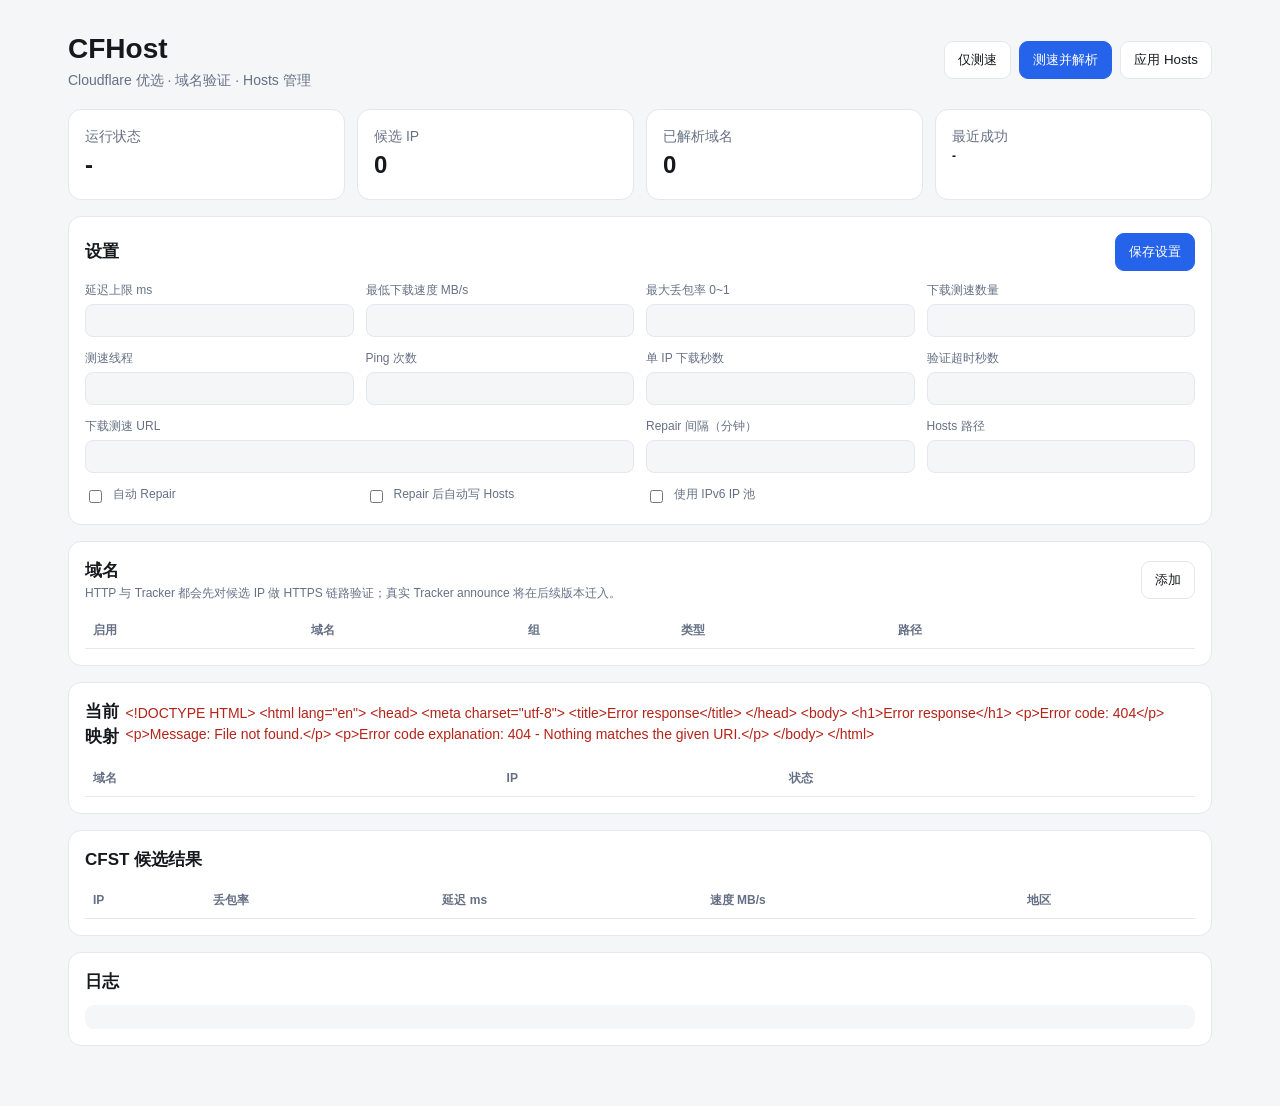
==== cmd/cfhost/index.html @ 9b33b4b6 "feat: add CFHost v0.1 foundation" ====
<!doctype html>
<html lang="zh-CN">
<head>
<meta charset="utf-8">
<meta name="viewport" content="width=device-width,initial-scale=1">
<title>CFHost</title>
<style>
:root{color-scheme:light dark;--bg:#f4f6f8;--card:#fff;--text:#15181c;--muted:#667085;--line:#e4e7ec;--accent:#2563eb;--good:#15803d;--bad:#b42318}
@media(prefers-color-scheme:dark){:root{--bg:#0f1115;--card:#171a20;--text:#f5f7fa;--muted:#98a2b3;--line:#2b3038;--accent:#60a5fa;--good:#4ade80;--bad:#f87171}}
*{box-sizing:border-box}body{margin:0;background:var(--bg);color:var(--text);font:14px/1.5 -apple-system,BlinkMacSystemFont,"Segoe UI",sans-serif}.wrap{max-width:1180px;margin:auto;padding:28px 18px 60px}.top{display:flex;align-items:center;justify-content:space-between;gap:16px;margin-bottom:18px}h1{font-size:28px;margin:0}.sub{color:var(--muted)}.actions{display:flex;gap:8px;flex-wrap:wrap}button{border:1px solid var(--line);background:var(--card);color:var(--text);border-radius:9px;padding:9px 13px;cursor:pointer}button.primary{background:var(--accent);color:white;border-color:var(--accent)}button.danger{color:var(--bad)}.grid{display:grid;grid-template-columns:repeat(4,1fr);gap:12px}.card{background:var(--card);border:1px solid var(--line);border-radius:13px;padding:16px}.metric{font-size:24px;font-weight:650}.muted{color:var(--muted)}section{margin-top:16px}.section-head{display:flex;justify-content:space-between;align-items:center;margin-bottom:10px}h2{font-size:17px;margin:0}table{width:100%;border-collapse:collapse}th,td{text-align:left;padding:9px 8px;border-bottom:1px solid var(--line);vertical-align:middle}th{font-size:12px;color:var(--muted);font-weight:600}input,select{width:100%;border:1px solid var(--line);background:var(--bg);color:var(--text);border-radius:8px;padding:8px}.form-grid{display:grid;grid-template-columns:repeat(4,1fr);gap:12px}.field label{display:block;color:var(--muted);font-size:12px;margin-bottom:5px}.wide{grid-column:span 2}.switch{display:flex;gap:8px;align-items:center}.switch input{width:auto}.status-good{color:var(--good)}.status-bad{color:var(--bad)}pre{white-space:pre-wrap;max-height:320px;overflow:auto;background:var(--bg);padding:12px;border-radius:9px;margin:0}.scroll{overflow:auto}.tiny{font-size:12px}.pill{display:inline-block;padding:2px 7px;border-radius:99px;background:var(--bg);border:1px solid var(--line)}@media(max-width:850px){.grid,.form-grid{grid-template-columns:1fr 1fr}.wide{grid-column:span 2}.top{align-items:flex-start;flex-direction:column}}@media(max-width:520px){.grid,.form-grid{grid-template-columns:1fr}.wide{grid-column:auto}}
</style>
</head>
<body>
<div class="wrap">
  <div class="top">
    <div><h1>CFHost</h1><div class="sub">Cloudflare 优选 · 域名验证 · Hosts 管理</div></div>
    <div class="actions">
      <button onclick="job('run')">仅测速</button>
      <button class="primary" onclick="job('repair')">测速并解析</button>
      <button onclick="applyHosts()">应用 Hosts</button>
    </div>
  </div>

  <div class="grid">
    <div class="card"><div class="muted">运行状态</div><div id="runState" class="metric">-</div></div>
    <div class="card"><div class="muted">候选 IP</div><div id="candidateCount" class="metric">0</div></div>
    <div class="card"><div class="muted">已解析域名</div><div id="mappingCount" class="metric">0</div></div>
    <div class="card"><div class="muted">最近成功</div><div id="lastSuccess" class="metric tiny">-</div></div>
  </div>

  <section class="card">
    <div class="section-head"><h2>设置</h2><button class="primary" onclick="saveConfig()">保存设置</button></div>
    <div class="form-grid">
      <div class="field"><label>延迟上限 ms</label><input id="maxDelay" type="number"></div>
      <div class="field"><label>最低下载速度 MB/s</label><input id="minSpeed" type="number" step="0.1"></div>
      <div class="field"><label>最大丢包率 0~1</label><input id="maxLoss" type="number" step="0.01"></div>
      <div class="field"><label>下载测速数量</label><input id="downloadCount" type="number"></div>
      <div class="field"><label>测速线程</label><input id="threads" type="number"></div>
      <div class="field"><label>Ping 次数</label><input id="pingTimes" type="number"></div>
      <div class="field"><label>单 IP 下载秒数</label><input id="downloadSeconds" type="number"></div>
      <div class="field"><label>验证超时秒数</label><input id="verifyTimeout" type="number"></div>
      <div class="field wide"><label>下载测速 URL</label><input id="downloadUrl"></div>
      <div class="field"><label>Repair 间隔（分钟）</label><input id="repairInterval" type="number"></div>
      <div class="field"><label>Hosts 路径</label><input id="hostsPath"></div>
      <div class="field switch"><input id="autoRepair" type="checkbox"><label for="autoRepair">自动 Repair</label></div>
      <div class="field switch"><input id="autoApply" type="checkbox"><label for="autoApply">Repair 后自动写 Hosts</label></div>
      <div class="field switch"><input id="ipv6" type="checkbox"><label for="ipv6">使用 IPv6 IP 池</label></div>
    </div>
  </section>

  <section class="card">
    <div class="section-head"><div><h2>域名</h2><div class="muted tiny">HTTP 与 Tracker 都会先对候选 IP 做 HTTPS 链路验证；真实 Tracker announce 将在后续版本迁入。</div></div><button onclick="addDomain()">添加</button></div>
    <div class="scroll"><table><thead><tr><th>启用</th><th>域名</th><th>组</th><th>类型</th><th>路径</th><th></th></tr></thead><tbody id="domains"></tbody></table></div>
  </section>

  <section class="card">
    <div class="section-head"><h2>当前映射</h2><span id="lastError" class="status-bad"></span></div>
    <div class="scroll"><table><thead><tr><th>域名</th><th>IP</th><th>状态</th></tr></thead><tbody id="mappings"></tbody></table></div>
  </section>

  <section class="card">
    <div class="section-head"><h2>CFST 候选结果</h2></div>
    <div class="scroll"><table><thead><tr><th>IP</th><th>丢包率</th><th>延迟 ms</th><th>速度 MB/s</th><th>地区</th></tr></thead><tbody id="candidates"></tbody></table></div>
  </section>

  <section class="card"><div class="section-head"><h2>日志</h2></div><pre id="logs"></pre></section>
</div>
<script>
let config=null,state=null;
const $=id=>document.getElementById(id);
async function api(path,opt){const r=await fetch(path,opt);if(!r.ok)throw new Error(await r.text());return r.headers.get('content-type')?.includes('json')?r.json():null}
function esc(s){return String(s??'').replace(/[&<>"']/g,m=>({'&':'&amp;','<':'&lt;','>':'&gt;','"':'&quot;',"'":'&#39;'}[m]))}
async function refresh(){
  try{
    [config,state]=await Promise.all([api('/api/config'),api('/api/status')]);
    render();
  }catch(e){$('lastError').textContent=e.message}
}
function render(){
  $('runState').textContent=state.running?(state.currentJob||'运行中'):'空闲';
  $('runState').className='metric '+(state.running?'status-good':'');
  $('candidateCount').textContent=(state.candidates||[]).length;
  $('mappingCount').textContent=Object.keys(state.mappings||{}).length;
  $('lastSuccess').textContent=state.lastSuccess||'-';
  $('lastError').textContent=state.lastError||'';
  $('maxDelay').value=config.cfst.maxDelayMs;$('minSpeed').value=config.cfst.minSpeedMB;$('maxLoss').value=config.cfst.maxLossRate;
  $('downloadCount').value=config.cfst.downloadCount;$('threads').value=config.cfst.threads;$('pingTimes').value=config.cfst.pingTimes;
  $('downloadSeconds').value=config.cfst.downloadSeconds;$('verifyTimeout').value=config.verifyTimeoutSeconds;$('downloadUrl').value=config.cfst.downloadUrl;
  $('repairInterval').value=config.repairIntervalMinutes;$('hostsPath').value=config.hostsPath;$('autoRepair').checked=config.autoRepair;
  $('autoApply').checked=config.autoApply;$('ipv6').checked=config.cfst.ipv6;
  renderDomains();renderMappings();renderCandidates();$('logs').textContent=(state.logs||[]).join('\n');
}
function renderDomains(){
  $('domains').innerHTML=(config.domains||[]).map((d,i)=>`<tr>
    <td><input style="width:auto" type="checkbox" data-k="enabled" data-i="${i}" ${d.enabled?'checked':''}></td>
    <td><input data-k="host" data-i="${i}" value="${esc(d.host)}"></td>
    <td><input data-k="group" data-i="${i}" value="${esc(d.group)}"></td>
    <td><select data-k="mode" data-i="${i}"><option value="http" ${d.mode==='http'?'selected':''}>HTTP</option><option value="tracker" ${d.mode==='tracker'?'selected':''}>Tracker</option></select></td>
    <td><input data-k="endpoint" data-i="${i}" value="${esc(d.endpoint)}"></td>
    <td><button class="danger" onclick="removeDomain(${i})">删除</button></td></tr>`).join('');
}
function renderMappings(){
  const m=state.mappings||{},s=state.domainStatus||{};
  const hosts=[...new Set([...(config.domains||[]).map(x=>x.host),...Object.keys(m)])];
  $('mappings').innerHTML=hosts.map(h=>`<tr><td>${esc(h)}</td><td><span class="pill">${esc(m[h]||'-')}</span></td><td class="tiny">${esc(s[h]||'-')}</td></tr>`).join('');
}
function renderCandidates(){
  $('candidates').innerHTML=(state.candidates||[]).slice(0,30).map(c=>`<tr><td>${esc(c.ip)}</td><td>${c.lossRate}</td><td>${c.delayMs}</td><td>${c.speedMB}</td><td>${esc(c.colo)}</td></tr>`).join('');
}
function syncDomainInputs(){
  document.querySelectorAll('#domains [data-i]').forEach(el=>{
    const i=Number(el.dataset.i),k=el.dataset.k;
    config.domains[i][k]=el.type==='checkbox'?el.checked:el.value;
  });
}
function addDomain(){syncDomainInputs();config.domains.push({host:'',group:'',mode:'http',endpoint:'/',enabled:true});renderDomains()}
function removeDomain(i){syncDomainInputs();config.domains.splice(i,1);renderDomains()}
async function saveConfig(){
  try{
    syncDomainInputs();
    config.cfst.maxDelayMs=Number($('maxDelay').value);config.cfst.minSpeedMB=Number($('minSpeed').value);config.cfst.maxLossRate=Number($('maxLoss').value);
    config.cfst.downloadCount=Number($('downloadCount').value);config.cfst.threads=Number($('threads').value);config.cfst.pingTimes=Number($('pingTimes').value);
    config.cfst.downloadSeconds=Number($('downloadSeconds').value);config.verifyTimeoutSeconds=Number($('verifyTimeout').value);config.cfst.downloadUrl=$('downloadUrl').value;
    config.repairIntervalMinutes=Number($('repairInterval').value);config.hostsPath=$('hostsPath').value;config.autoRepair=$('autoRepair').checked;
    config.autoApply=$('autoApply').checked;config.cfst.ipv6=$('ipv6').checked;
    config=await api('/api/config',{method:'PUT',headers:{'Content-Type':'application/json'},body:JSON.stringify(config)});
    await refresh();
  }catch(e){alert(e.message)}
}
async function job(k){try{await api('/api/'+k,{method:'POST'});await refresh()}catch(e){alert(e.message)}}
async function applyHosts(){try{await api('/api/apply',{method:'POST'});await refresh()}catch(e){alert(e.message)}}
refresh();setInterval(async()=>{try{state=await api('/api/status');render()}catch{}},3000);
</script>
</body>
</html>
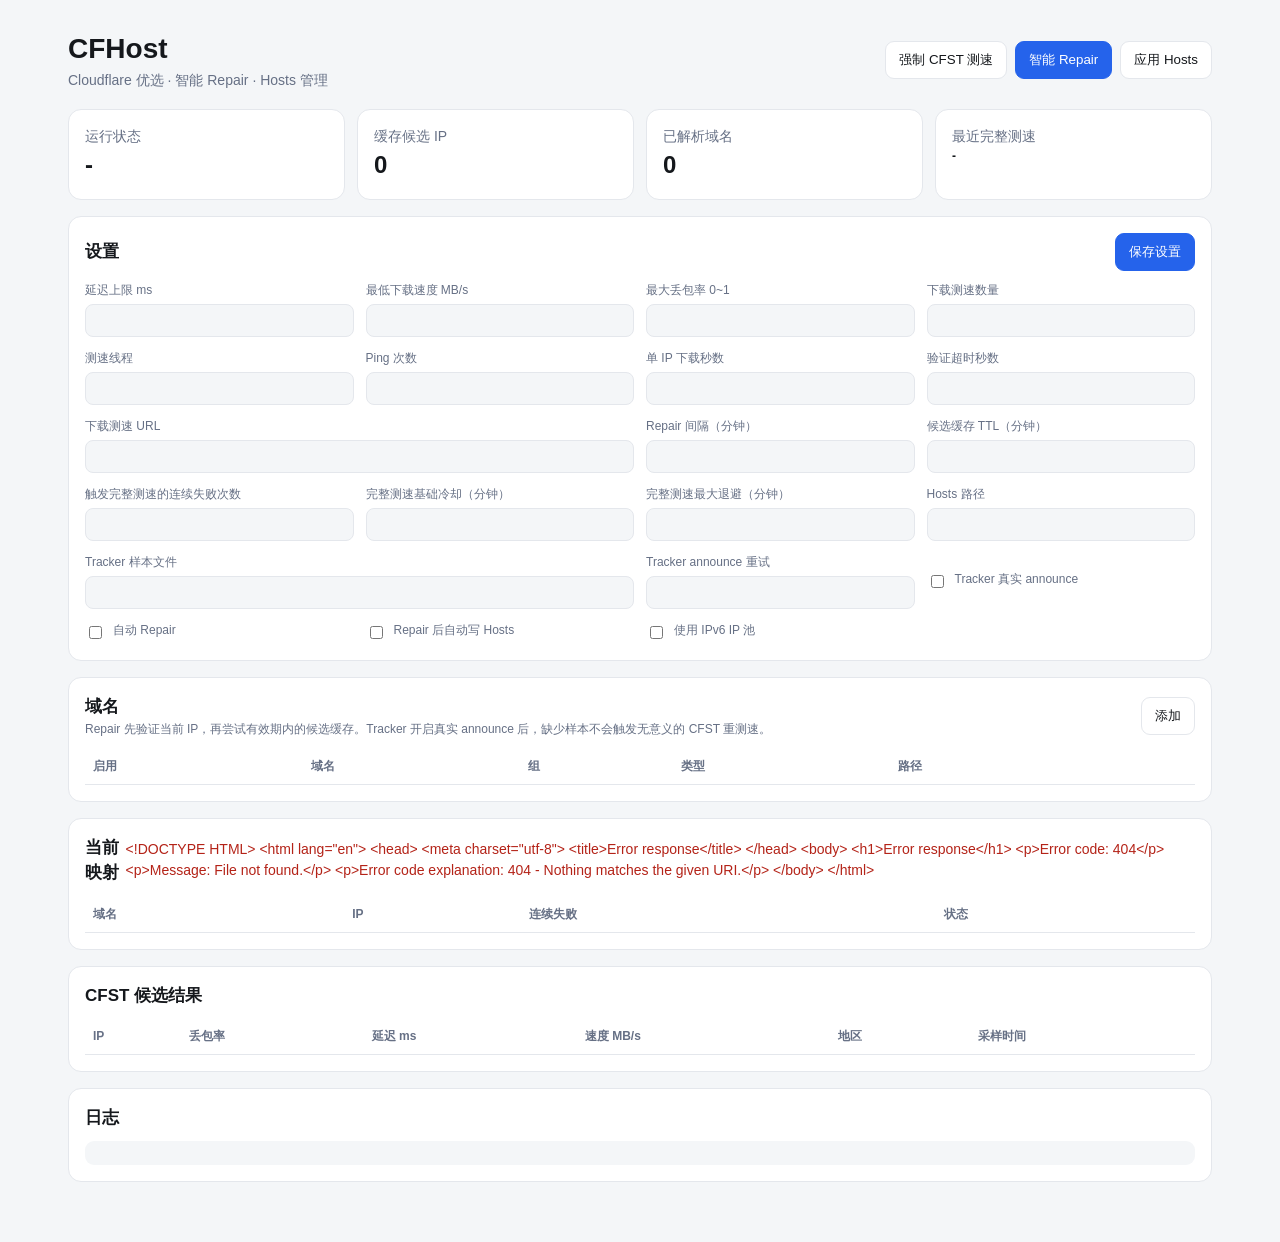
==== commit bf859a0a: "feat: add smart repair and real tracker announce" ====
--- a/cmd/cfhost/index.html
+++ b/cmd/cfhost/index.html
@@ -13,19 +13,19 @@
 <body>
 <div class="wrap">
   <div class="top">
-    <div><h1>CFHost</h1><div class="sub">Cloudflare 优选 · 域名验证 · Hosts 管理</div></div>
+    <div><h1>CFHost</h1><div class="sub">Cloudflare 优选 · 智能 Repair · Hosts 管理</div></div>
     <div class="actions">
-      <button onclick="job('run')">仅测速</button>
-      <button class="primary" onclick="job('repair')">测速并解析</button>
+      <button onclick="job('run')">强制 CFST 测速</button>
+      <button class="primary" onclick="job('repair')">智能 Repair</button>
       <button onclick="applyHosts()">应用 Hosts</button>
     </div>
   </div>
 
   <div class="grid">
     <div class="card"><div class="muted">运行状态</div><div id="runState" class="metric">-</div></div>
-    <div class="card"><div class="muted">候选 IP</div><div id="candidateCount" class="metric">0</div></div>
+    <div class="card"><div class="muted">缓存候选 IP</div><div id="candidateCount" class="metric">0</div></div>
     <div class="card"><div class="muted">已解析域名</div><div id="mappingCount" class="metric">0</div></div>
-    <div class="card"><div class="muted">最近成功</div><div id="lastSuccess" class="metric tiny">-</div></div>
+    <div class="card"><div class="muted">最近完整测速</div><div id="lastRefresh" class="metric tiny">-</div><div id="nextRefresh" class="muted tiny"></div></div>
   </div>
 
   <section class="card">
@@ -41,7 +41,14 @@
       <div class="field"><label>验证超时秒数</label><input id="verifyTimeout" type="number"></div>
       <div class="field wide"><label>下载测速 URL</label><input id="downloadUrl"></div>
       <div class="field"><label>Repair 间隔（分钟）</label><input id="repairInterval" type="number"></div>
+      <div class="field"><label>候选缓存 TTL（分钟）</label><input id="candidateTTL" type="number"></div>
+      <div class="field"><label>触发完整测速的连续失败次数</label><input id="failureThreshold" type="number"></div>
+      <div class="field"><label>完整测速基础冷却（分钟）</label><input id="refreshCooldown" type="number"></div>
+      <div class="field"><label>完整测速最大退避（分钟）</label><input id="refreshMaxBackoff" type="number"></div>
       <div class="field"><label>Hosts 路径</label><input id="hostsPath"></div>
+      <div class="field wide"><label>Tracker 样本文件</label><input id="trackerSamples"></div>
+      <div class="field"><label>Tracker announce 重试</label><input id="trackerRetries" type="number"></div>
+      <div class="field switch"><input id="realAnnounce" type="checkbox"><label for="realAnnounce">Tracker 真实 announce</label></div>
       <div class="field switch"><input id="autoRepair" type="checkbox"><label for="autoRepair">自动 Repair</label></div>
       <div class="field switch"><input id="autoApply" type="checkbox"><label for="autoApply">Repair 后自动写 Hosts</label></div>
       <div class="field switch"><input id="ipv6" type="checkbox"><label for="ipv6">使用 IPv6 IP 池</label></div>
@@ -49,18 +56,18 @@
   </section>
 
   <section class="card">
-    <div class="section-head"><div><h2>域名</h2><div class="muted tiny">HTTP 与 Tracker 都会先对候选 IP 做 HTTPS 链路验证；真实 Tracker announce 将在后续版本迁入。</div></div><button onclick="addDomain()">添加</button></div>
+    <div class="section-head"><div><h2>域名</h2><div class="muted tiny">Repair 先验证当前 IP，再尝试有效期内的候选缓存。Tracker 开启真实 announce 后，缺少样本不会触发无意义的 CFST 重测速。</div></div><button onclick="addDomain()">添加</button></div>
     <div class="scroll"><table><thead><tr><th>启用</th><th>域名</th><th>组</th><th>类型</th><th>路径</th><th></th></tr></thead><tbody id="domains"></tbody></table></div>
   </section>
 
   <section class="card">
     <div class="section-head"><h2>当前映射</h2><span id="lastError" class="status-bad"></span></div>
-    <div class="scroll"><table><thead><tr><th>域名</th><th>IP</th><th>状态</th></tr></thead><tbody id="mappings"></tbody></table></div>
+    <div class="scroll"><table><thead><tr><th>域名</th><th>IP</th><th>连续失败</th><th>状态</th></tr></thead><tbody id="mappings"></tbody></table></div>
   </section>
 
   <section class="card">
     <div class="section-head"><h2>CFST 候选结果</h2></div>
-    <div class="scroll"><table><thead><tr><th>IP</th><th>丢包率</th><th>延迟 ms</th><th>速度 MB/s</th><th>地区</th></tr></thead><tbody id="candidates"></tbody></table></div>
+    <div class="scroll"><table><thead><tr><th>IP</th><th>丢包率</th><th>延迟 ms</th><th>速度 MB/s</th><th>地区</th><th>采样时间</th></tr></thead><tbody id="candidates"></tbody></table></div>
   </section>
 
   <section class="card"><div class="section-head"><h2>日志</h2></div><pre id="logs"></pre></section>
@@ -81,13 +88,17 @@
   $('runState').className='metric '+(state.running?'status-good':'');
   $('candidateCount').textContent=(state.candidates||[]).length;
   $('mappingCount').textContent=Object.keys(state.mappings||{}).length;
-  $('lastSuccess').textContent=state.lastSuccess||'-';
+  $('lastRefresh').textContent=state.lastRefresh||'-';
+  $('nextRefresh').textContent=state.nextRefresh?('下次最早：'+state.nextRefresh):'';
   $('lastError').textContent=state.lastError||'';
   $('maxDelay').value=config.cfst.maxDelayMs;$('minSpeed').value=config.cfst.minSpeedMB;$('maxLoss').value=config.cfst.maxLossRate;
   $('downloadCount').value=config.cfst.downloadCount;$('threads').value=config.cfst.threads;$('pingTimes').value=config.cfst.pingTimes;
   $('downloadSeconds').value=config.cfst.downloadSeconds;$('verifyTimeout').value=config.verifyTimeoutSeconds;$('downloadUrl').value=config.cfst.downloadUrl;
-  $('repairInterval').value=config.repairIntervalMinutes;$('hostsPath').value=config.hostsPath;$('autoRepair').checked=config.autoRepair;
-  $('autoApply').checked=config.autoApply;$('ipv6').checked=config.cfst.ipv6;
+  $('repairInterval').value=config.repairIntervalMinutes;$('candidateTTL').value=config.repair.candidateTTLMinutes;
+  $('failureThreshold').value=config.repair.failureThreshold;$('refreshCooldown').value=config.repair.refreshCooldownMinutes;
+  $('refreshMaxBackoff').value=config.repair.refreshMaxBackoffMinutes;$('hostsPath').value=config.hostsPath;
+  $('trackerSamples').value=config.tracker.samplesPath;$('trackerRetries').value=config.tracker.retries;$('realAnnounce').checked=config.tracker.realAnnounce;
+  $('autoRepair').checked=config.autoRepair;$('autoApply').checked=config.autoApply;$('ipv6').checked=config.cfst.ipv6;
   renderDomains();renderMappings();renderCandidates();$('logs').textContent=(state.logs||[]).join('\n');
 }
 function renderDomains(){
@@ -100,12 +111,12 @@
     <td><button class="danger" onclick="removeDomain(${i})">删除</button></td></tr>`).join('');
 }
 function renderMappings(){
-  const m=state.mappings||{},s=state.domainStatus||{};
+  const m=state.mappings||{},s=state.domainStatus||{},h=state.domainHealth||{};
   const hosts=[...new Set([...(config.domains||[]).map(x=>x.host),...Object.keys(m)])];
-  $('mappings').innerHTML=hosts.map(h=>`<tr><td>${esc(h)}</td><td><span class="pill">${esc(m[h]||'-')}</span></td><td class="tiny">${esc(s[h]||'-')}</td></tr>`).join('');
+  $('mappings').innerHTML=hosts.map(host=>`<tr><td>${esc(host)}</td><td><span class="pill">${esc(m[host]||'-')}</span></td><td>${h[host]?.failureStreak||0}</td><td class="tiny">${esc(s[host]||'-')}</td></tr>`).join('');
 }
 function renderCandidates(){
-  $('candidates').innerHTML=(state.candidates||[]).slice(0,30).map(c=>`<tr><td>${esc(c.ip)}</td><td>${c.lossRate}</td><td>${c.delayMs}</td><td>${c.speedMB}</td><td>${esc(c.colo)}</td></tr>`).join('');
+  $('candidates').innerHTML=(state.candidates||[]).slice(0,30).map(c=>`<tr><td>${esc(c.ip)}</td><td>${c.lossRate}</td><td>${c.delayMs}</td><td>${c.speedMB}</td><td>${esc(c.colo)}</td><td class="tiny">${esc(c.observedAt||'-')}</td></tr>`).join('');
 }
 function syncDomainInputs(){
   document.querySelectorAll('#domains [data-i]').forEach(el=>{
@@ -121,8 +132,11 @@
     config.cfst.maxDelayMs=Number($('maxDelay').value);config.cfst.minSpeedMB=Number($('minSpeed').value);config.cfst.maxLossRate=Number($('maxLoss').value);
     config.cfst.downloadCount=Number($('downloadCount').value);config.cfst.threads=Number($('threads').value);config.cfst.pingTimes=Number($('pingTimes').value);
     config.cfst.downloadSeconds=Number($('downloadSeconds').value);config.verifyTimeoutSeconds=Number($('verifyTimeout').value);config.cfst.downloadUrl=$('downloadUrl').value;
-    config.repairIntervalMinutes=Number($('repairInterval').value);config.hostsPath=$('hostsPath').value;config.autoRepair=$('autoRepair').checked;
-    config.autoApply=$('autoApply').checked;config.cfst.ipv6=$('ipv6').checked;
+    config.repairIntervalMinutes=Number($('repairInterval').value);config.repair.candidateTTLMinutes=Number($('candidateTTL').value);
+    config.repair.failureThreshold=Number($('failureThreshold').value);config.repair.refreshCooldownMinutes=Number($('refreshCooldown').value);
+    config.repair.refreshMaxBackoffMinutes=Number($('refreshMaxBackoff').value);config.hostsPath=$('hostsPath').value;
+    config.tracker.samplesPath=$('trackerSamples').value;config.tracker.retries=Number($('trackerRetries').value);config.tracker.realAnnounce=$('realAnnounce').checked;
+    config.autoRepair=$('autoRepair').checked;config.autoApply=$('autoApply').checked;config.cfst.ipv6=$('ipv6').checked;
     config=await api('/api/config',{method:'PUT',headers:{'Content-Type':'application/json'},body:JSON.stringify(config)});
     await refresh();
   }catch(e){alert(e.message)}
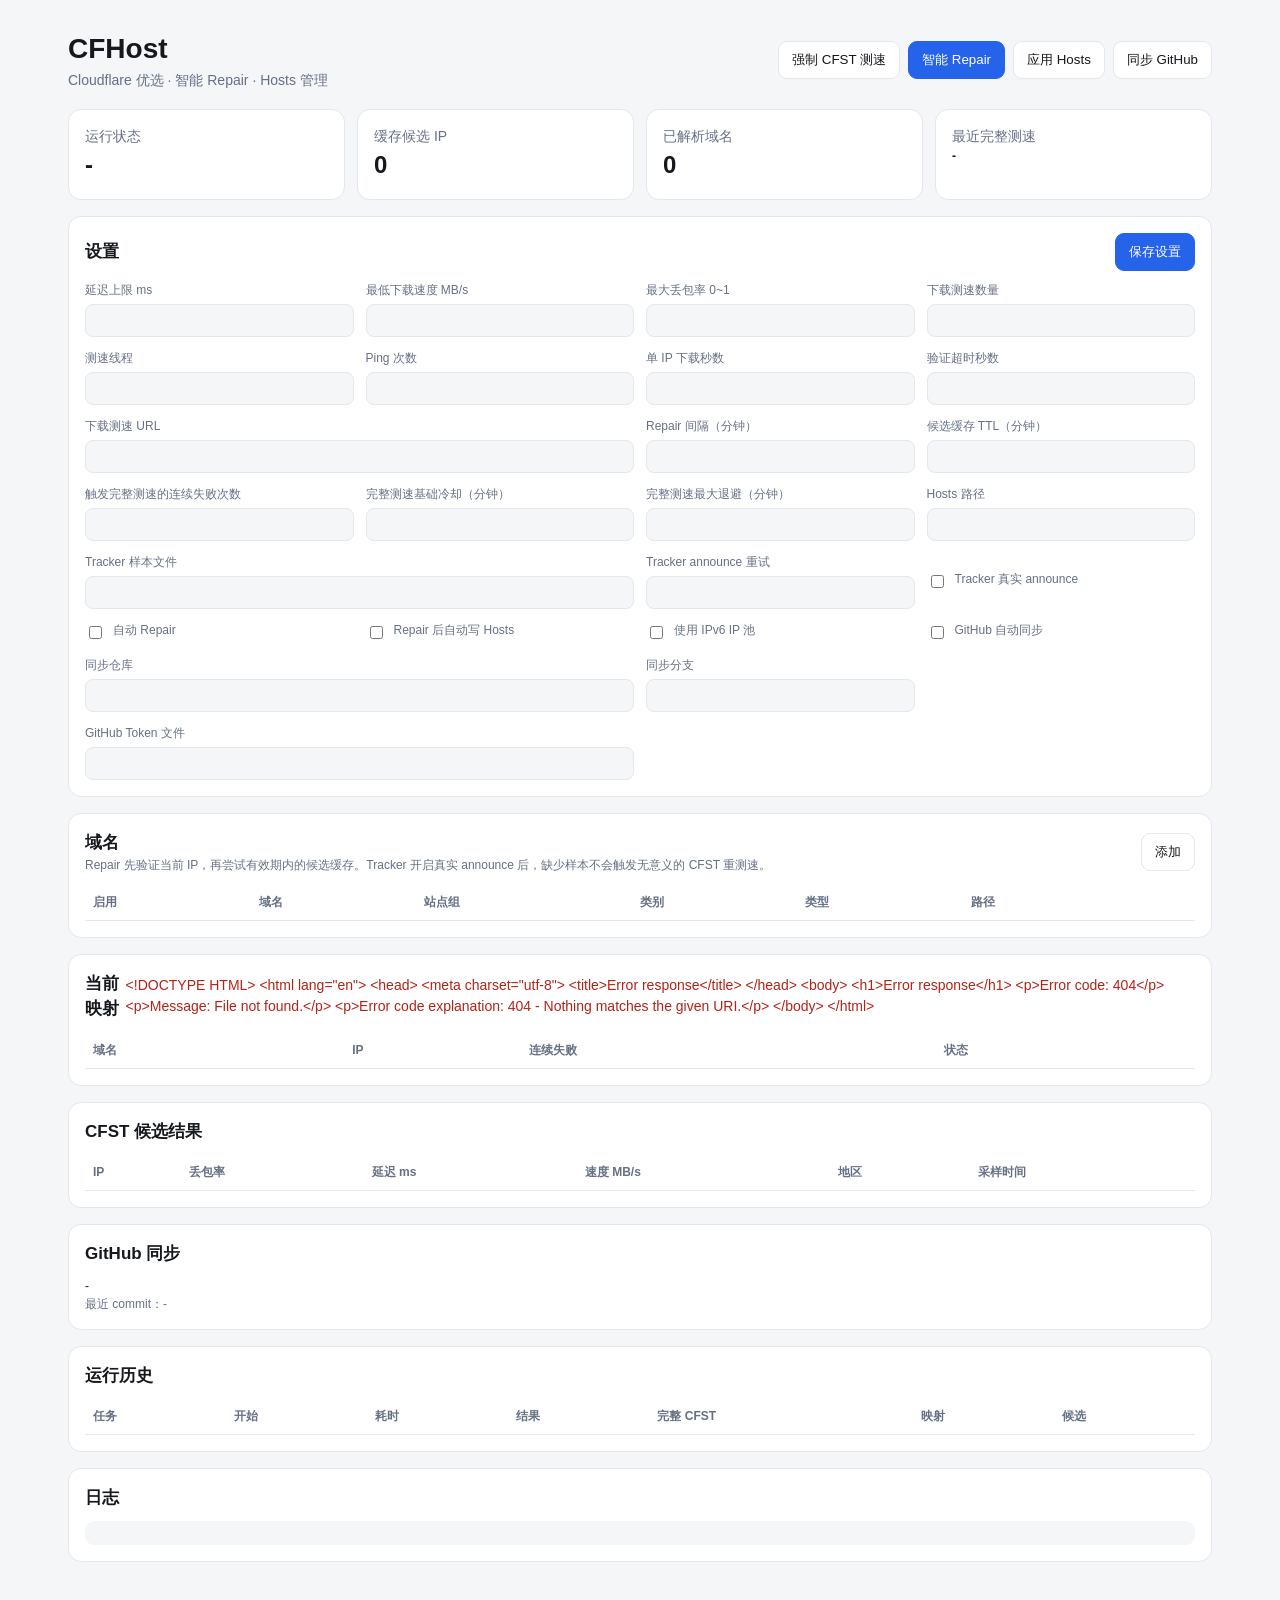
==== commit 3322e87f: "feat: add atomic sync history and qnap ops" ====
--- a/cmd/cfhost/index.html
+++ b/cmd/cfhost/index.html
@@ -18,6 +18,7 @@
       <button onclick="job('run')">强制 CFST 测速</button>
       <button class="primary" onclick="job('repair')">智能 Repair</button>
       <button onclick="applyHosts()">应用 Hosts</button>
+      <button onclick="syncGitHub()">同步 GitHub</button>
     </div>
   </div>
 
@@ -52,12 +53,16 @@
       <div class="field switch"><input id="autoRepair" type="checkbox"><label for="autoRepair">自动 Repair</label></div>
       <div class="field switch"><input id="autoApply" type="checkbox"><label for="autoApply">Repair 后自动写 Hosts</label></div>
       <div class="field switch"><input id="ipv6" type="checkbox"><label for="ipv6">使用 IPv6 IP 池</label></div>
+      <div class="field switch"><input id="syncEnabled" type="checkbox"><label for="syncEnabled">GitHub 自动同步</label></div>
+      <div class="field wide"><label>同步仓库</label><input id="syncRepo"></div>
+      <div class="field"><label>同步分支</label><input id="syncBranch"></div>
+      <div class="field wide"><label>GitHub Token 文件</label><input id="syncTokenFile"></div>
     </div>
   </section>
 
   <section class="card">
     <div class="section-head"><div><h2>域名</h2><div class="muted tiny">Repair 先验证当前 IP，再尝试有效期内的候选缓存。Tracker 开启真实 announce 后，缺少样本不会触发无意义的 CFST 重测速。</div></div><button onclick="addDomain()">添加</button></div>
-    <div class="scroll"><table><thead><tr><th>启用</th><th>域名</th><th>组</th><th>类型</th><th>路径</th><th></th></tr></thead><tbody id="domains"></tbody></table></div>
+    <div class="scroll"><table><thead><tr><th>启用</th><th>域名</th><th>站点组</th><th>类别</th><th>类型</th><th>路径</th><th></th></tr></thead><tbody id="domains"></tbody></table></div>
   </section>
 
   <section class="card">
@@ -68,6 +73,17 @@
   <section class="card">
     <div class="section-head"><h2>CFST 候选结果</h2></div>
     <div class="scroll"><table><thead><tr><th>IP</th><th>丢包率</th><th>延迟 ms</th><th>速度 MB/s</th><th>地区</th><th>采样时间</th></tr></thead><tbody id="candidates"></tbody></table></div>
+  </section>
+
+  <section class="card">
+    <div class="section-head"><h2>GitHub 同步</h2></div>
+    <div id="syncState" class="tiny">-</div>
+    <div class="muted tiny">最近 commit：<span id="syncCommit">-</span></div>
+  </section>
+
+  <section class="card">
+    <div class="section-head"><h2>运行历史</h2></div>
+    <div class="scroll"><table><thead><tr><th>任务</th><th>开始</th><th>耗时</th><th>结果</th><th>完整 CFST</th><th>映射</th><th>候选</th></tr></thead><tbody id="history"></tbody></table></div>
   </section>
 
   <section class="card"><div class="section-head"><h2>日志</h2></div><pre id="logs"></pre></section>
@@ -99,13 +115,15 @@
   $('refreshMaxBackoff').value=config.repair.refreshMaxBackoffMinutes;$('hostsPath').value=config.hostsPath;
   $('trackerSamples').value=config.tracker.samplesPath;$('trackerRetries').value=config.tracker.retries;$('realAnnounce').checked=config.tracker.realAnnounce;
   $('autoRepair').checked=config.autoRepair;$('autoApply').checked=config.autoApply;$('ipv6').checked=config.cfst.ipv6;
-  renderDomains();renderMappings();renderCandidates();$('logs').textContent=(state.logs||[]).join('\n');
+  $('syncEnabled').checked=config.sync.enabled;$('syncRepo').value=config.sync.repository;$('syncBranch').value=config.sync.branch;$('syncTokenFile').value=config.sync.tokenFile;
+  renderDomains();renderMappings();renderCandidates();renderOps();renderHistory();$('logs').textContent=(state.logs||[]).join('\n');
 }
 function renderDomains(){
   $('domains').innerHTML=(config.domains||[]).map((d,i)=>`<tr>
     <td><input style="width:auto" type="checkbox" data-k="enabled" data-i="${i}" ${d.enabled?'checked':''}></td>
     <td><input data-k="host" data-i="${i}" value="${esc(d.host)}"></td>
     <td><input data-k="group" data-i="${i}" value="${esc(d.group)}"></td>
+    <td><select data-k="class" data-i="${i}"><option value="latency" ${d.class!=='bandwidth'?'selected':''}>latency</option><option value="bandwidth" ${d.class==='bandwidth'?'selected':''}>bandwidth</option></select></td>
     <td><select data-k="mode" data-i="${i}"><option value="http" ${d.mode==='http'?'selected':''}>HTTP</option><option value="tracker" ${d.mode==='tracker'?'selected':''}>Tracker</option></select></td>
     <td><input data-k="endpoint" data-i="${i}" value="${esc(d.endpoint)}"></td>
     <td><button class="danger" onclick="removeDomain(${i})">删除</button></td></tr>`).join('');
@@ -124,7 +142,7 @@
     config.domains[i][k]=el.type==='checkbox'?el.checked:el.value;
   });
 }
-function addDomain(){syncDomainInputs();config.domains.push({host:'',group:'',mode:'http',endpoint:'/',enabled:true});renderDomains()}
+function addDomain(){syncDomainInputs();config.domains.push({host:'',group:'',class:'latency',mode:'http',endpoint:'/',enabled:true});renderDomains()}
 function removeDomain(i){syncDomainInputs();config.domains.splice(i,1);renderDomains()}
 async function saveConfig(){
   try{
@@ -136,6 +154,7 @@
     config.repair.failureThreshold=Number($('failureThreshold').value);config.repair.refreshCooldownMinutes=Number($('refreshCooldown').value);
     config.repair.refreshMaxBackoffMinutes=Number($('refreshMaxBackoff').value);config.hostsPath=$('hostsPath').value;
     config.tracker.samplesPath=$('trackerSamples').value;config.tracker.retries=Number($('trackerRetries').value);config.tracker.realAnnounce=$('realAnnounce').checked;
+    config.sync.enabled=$('syncEnabled').checked;config.sync.repository=$('syncRepo').value;config.sync.branch=$('syncBranch').value;config.sync.tokenFile=$('syncTokenFile').value;
     config.autoRepair=$('autoRepair').checked;config.autoApply=$('autoApply').checked;config.cfst.ipv6=$('ipv6').checked;
     config=await api('/api/config',{method:'PUT',headers:{'Content-Type':'application/json'},body:JSON.stringify(config)});
     await refresh();
@@ -143,6 +162,15 @@
 }
 async function job(k){try{await api('/api/'+k,{method:'POST'});await refresh()}catch(e){alert(e.message)}}
 async function applyHosts(){try{await api('/api/apply',{method:'POST'});await refresh()}catch(e){alert(e.message)}}
+async function syncGitHub(){try{await api('/api/sync',{method:'POST'});await refresh()}catch(e){alert(e.message)}}
+function renderOps(){
+  const s=state.sync||{};
+  $('syncState').textContent=s.lastError?('失败：'+s.lastError):(s.lastSuccess?('最近成功：'+s.lastSuccess):'尚未同步');
+  $('syncCommit').textContent=s.lastCommit||'-';
+}
+function renderHistory(){
+  $('history').innerHTML=[...(state.history||[])].reverse().slice(0,30).map(r=>`<tr><td>${esc(r.kind)}</td><td>${esc(r.startedAt)}</td><td>${r.durationMs} ms</td><td>${r.success?'成功':'失败'}</td><td>${r.fullRefresh?'是':'否'}</td><td>${r.mappingsBefore} → ${r.mappingsAfter}</td><td>${r.candidateCount}</td></tr>`).join('');
+}
 refresh();setInterval(async()=>{try{state=await api('/api/status');render()}catch{}},3000);
 </script>
 </body>
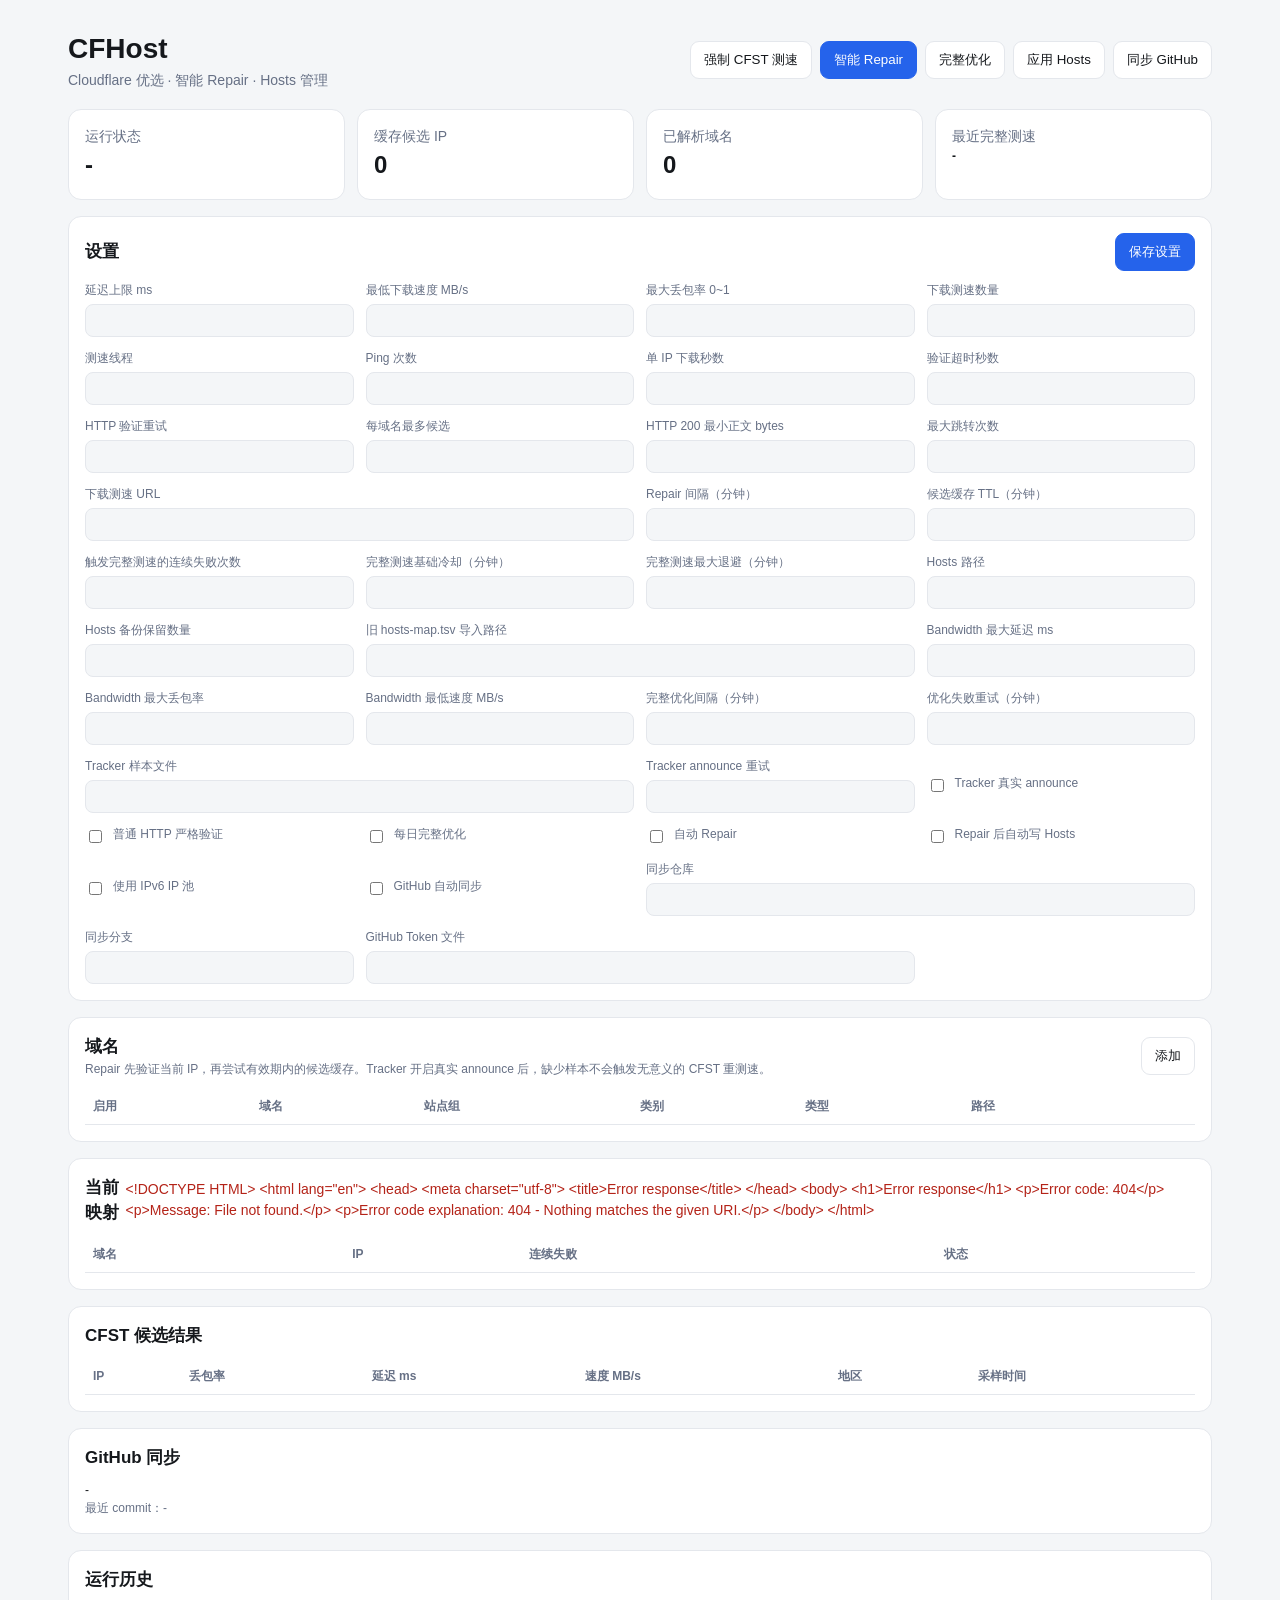
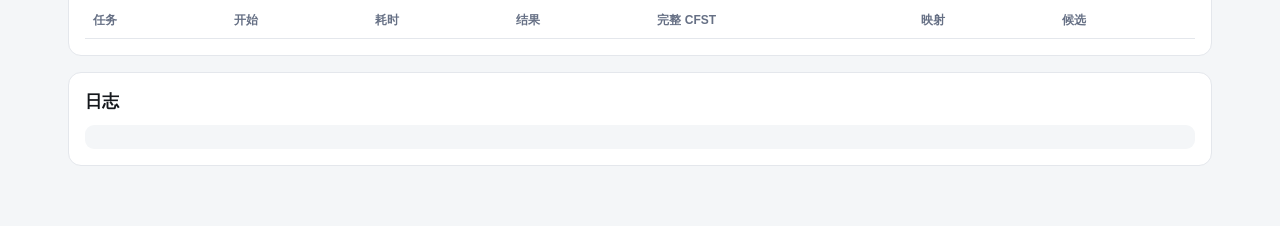
==== commit 3d0dafb4: "feat: add v0.4 validation migration and full optimize" ====
--- a/cmd/cfhost/index.html
+++ b/cmd/cfhost/index.html
@@ -17,6 +17,7 @@
     <div class="actions">
       <button onclick="job('run')">强制 CFST 测速</button>
       <button class="primary" onclick="job('repair')">智能 Repair</button>
+      <button onclick="job('optimize')">完整优化</button>
       <button onclick="applyHosts()">应用 Hosts</button>
       <button onclick="syncGitHub()">同步 GitHub</button>
     </div>
@@ -26,7 +27,7 @@
     <div class="card"><div class="muted">运行状态</div><div id="runState" class="metric">-</div></div>
     <div class="card"><div class="muted">缓存候选 IP</div><div id="candidateCount" class="metric">0</div></div>
     <div class="card"><div class="muted">已解析域名</div><div id="mappingCount" class="metric">0</div></div>
-    <div class="card"><div class="muted">最近完整测速</div><div id="lastRefresh" class="metric tiny">-</div><div id="nextRefresh" class="muted tiny"></div></div>
+    <div class="card"><div class="muted">最近完整测速</div><div id="lastRefresh" class="metric tiny">-</div><div id="nextRefresh" class="muted tiny"></div><div id="lastOptimize" class="muted tiny"></div></div>
   </div>
 
   <section class="card">
@@ -40,6 +41,10 @@
       <div class="field"><label>Ping 次数</label><input id="pingTimes" type="number"></div>
       <div class="field"><label>单 IP 下载秒数</label><input id="downloadSeconds" type="number"></div>
       <div class="field"><label>验证超时秒数</label><input id="verifyTimeout" type="number"></div>
+      <div class="field"><label>HTTP 验证重试</label><input id="httpRetries" type="number"></div>
+      <div class="field"><label>每域名最多候选</label><input id="candidateLimit" type="number"></div>
+      <div class="field"><label>HTTP 200 最小正文 bytes</label><input id="minBodyBytes" type="number"></div>
+      <div class="field"><label>最大跳转次数</label><input id="maxRedirects" type="number"></div>
       <div class="field wide"><label>下载测速 URL</label><input id="downloadUrl"></div>
       <div class="field"><label>Repair 间隔（分钟）</label><input id="repairInterval" type="number"></div>
       <div class="field"><label>候选缓存 TTL（分钟）</label><input id="candidateTTL" type="number"></div>
@@ -47,9 +52,18 @@
       <div class="field"><label>完整测速基础冷却（分钟）</label><input id="refreshCooldown" type="number"></div>
       <div class="field"><label>完整测速最大退避（分钟）</label><input id="refreshMaxBackoff" type="number"></div>
       <div class="field"><label>Hosts 路径</label><input id="hostsPath"></div>
+      <div class="field"><label>Hosts 备份保留数量</label><input id="backupRetention" type="number"></div>
+      <div class="field wide"><label>旧 hosts-map.tsv 导入路径</label><input id="legacyStateMap"></div>
+      <div class="field"><label>Bandwidth 最大延迟 ms</label><input id="bwMaxDelay" type="number"></div>
+      <div class="field"><label>Bandwidth 最大丢包率</label><input id="bwMaxLoss" type="number" step="0.01"></div>
+      <div class="field"><label>Bandwidth 最低速度 MB/s</label><input id="bwMinSpeed" type="number" step="0.1"></div>
+      <div class="field"><label>完整优化间隔（分钟）</label><input id="optimizeInterval" type="number"></div>
+      <div class="field"><label>优化失败重试（分钟）</label><input id="optimizeRetry" type="number"></div>
       <div class="field wide"><label>Tracker 样本文件</label><input id="trackerSamples"></div>
       <div class="field"><label>Tracker announce 重试</label><input id="trackerRetries" type="number"></div>
       <div class="field switch"><input id="realAnnounce" type="checkbox"><label for="realAnnounce">Tracker 真实 announce</label></div>
+      <div class="field switch"><input id="strictHttp" type="checkbox"><label for="strictHttp">普通 HTTP 严格验证</label></div>
+      <div class="field switch"><input id="autoOptimize" type="checkbox"><label for="autoOptimize">每日完整优化</label></div>
       <div class="field switch"><input id="autoRepair" type="checkbox"><label for="autoRepair">自动 Repair</label></div>
       <div class="field switch"><input id="autoApply" type="checkbox"><label for="autoApply">Repair 后自动写 Hosts</label></div>
       <div class="field switch"><input id="ipv6" type="checkbox"><label for="ipv6">使用 IPv6 IP 池</label></div>
@@ -105,14 +119,19 @@
   $('candidateCount').textContent=(state.candidates||[]).length;
   $('mappingCount').textContent=Object.keys(state.mappings||{}).length;
   $('lastRefresh').textContent=state.lastRefresh||'-';
+  $('lastOptimize').textContent=state.lastOptimize?('最近优化：'+state.lastOptimize):'';
   $('nextRefresh').textContent=state.nextRefresh?('下次最早：'+state.nextRefresh):'';
   $('lastError').textContent=state.lastError||'';
   $('maxDelay').value=config.cfst.maxDelayMs;$('minSpeed').value=config.cfst.minSpeedMB;$('maxLoss').value=config.cfst.maxLossRate;
   $('downloadCount').value=config.cfst.downloadCount;$('threads').value=config.cfst.threads;$('pingTimes').value=config.cfst.pingTimes;
   $('downloadSeconds').value=config.cfst.downloadSeconds;$('verifyTimeout').value=config.verifyTimeoutSeconds;$('downloadUrl').value=config.cfst.downloadUrl;
+  $('httpRetries').value=config.verify.httpRetries;$('candidateLimit').value=config.verify.candidateLimit;$('minBodyBytes').value=config.verify.minBodyBytes;$('maxRedirects').value=config.verify.maxRedirects;$('strictHttp').checked=config.verify.strictHttp;
   $('repairInterval').value=config.repairIntervalMinutes;$('candidateTTL').value=config.repair.candidateTTLMinutes;
   $('failureThreshold').value=config.repair.failureThreshold;$('refreshCooldown').value=config.repair.refreshCooldownMinutes;
   $('refreshMaxBackoff').value=config.repair.refreshMaxBackoffMinutes;$('hostsPath').value=config.hostsPath;
+  $('backupRetention').value=config.hosts.backupRetention;$('legacyStateMap').value=config.hosts.legacyStateMapPath;
+  $('bwMaxDelay').value=config.bandwidth.maxDelayMs;$('bwMaxLoss').value=config.bandwidth.maxLossRate;$('bwMinSpeed').value=config.bandwidth.minSpeedMB;
+  $('autoOptimize').checked=config.optimize.enabled;$('optimizeInterval').value=config.optimize.intervalMinutes;$('optimizeRetry').value=config.optimize.retryMinutes;
   $('trackerSamples').value=config.tracker.samplesPath;$('trackerRetries').value=config.tracker.retries;$('realAnnounce').checked=config.tracker.realAnnounce;
   $('autoRepair').checked=config.autoRepair;$('autoApply').checked=config.autoApply;$('ipv6').checked=config.cfst.ipv6;
   $('syncEnabled').checked=config.sync.enabled;$('syncRepo').value=config.sync.repository;$('syncBranch').value=config.sync.branch;$('syncTokenFile').value=config.sync.tokenFile;
@@ -150,9 +169,13 @@
     config.cfst.maxDelayMs=Number($('maxDelay').value);config.cfst.minSpeedMB=Number($('minSpeed').value);config.cfst.maxLossRate=Number($('maxLoss').value);
     config.cfst.downloadCount=Number($('downloadCount').value);config.cfst.threads=Number($('threads').value);config.cfst.pingTimes=Number($('pingTimes').value);
     config.cfst.downloadSeconds=Number($('downloadSeconds').value);config.verifyTimeoutSeconds=Number($('verifyTimeout').value);config.cfst.downloadUrl=$('downloadUrl').value;
+    config.verify.httpRetries=Number($('httpRetries').value);config.verify.candidateLimit=Number($('candidateLimit').value);config.verify.minBodyBytes=Number($('minBodyBytes').value);config.verify.maxRedirects=Number($('maxRedirects').value);config.verify.strictHttp=$('strictHttp').checked;
     config.repairIntervalMinutes=Number($('repairInterval').value);config.repair.candidateTTLMinutes=Number($('candidateTTL').value);
     config.repair.failureThreshold=Number($('failureThreshold').value);config.repair.refreshCooldownMinutes=Number($('refreshCooldown').value);
     config.repair.refreshMaxBackoffMinutes=Number($('refreshMaxBackoff').value);config.hostsPath=$('hostsPath').value;
+    config.hosts.backupRetention=Number($('backupRetention').value);config.hosts.legacyStateMapPath=$('legacyStateMap').value;
+    config.bandwidth.maxDelayMs=Number($('bwMaxDelay').value);config.bandwidth.maxLossRate=Number($('bwMaxLoss').value);config.bandwidth.minSpeedMB=Number($('bwMinSpeed').value);
+    config.optimize.enabled=$('autoOptimize').checked;config.optimize.intervalMinutes=Number($('optimizeInterval').value);config.optimize.retryMinutes=Number($('optimizeRetry').value);
     config.tracker.samplesPath=$('trackerSamples').value;config.tracker.retries=Number($('trackerRetries').value);config.tracker.realAnnounce=$('realAnnounce').checked;
     config.sync.enabled=$('syncEnabled').checked;config.sync.repository=$('syncRepo').value;config.sync.branch=$('syncBranch').value;config.sync.tokenFile=$('syncTokenFile').value;
     config.autoRepair=$('autoRepair').checked;config.autoApply=$('autoApply').checked;config.cfst.ipv6=$('ipv6').checked;
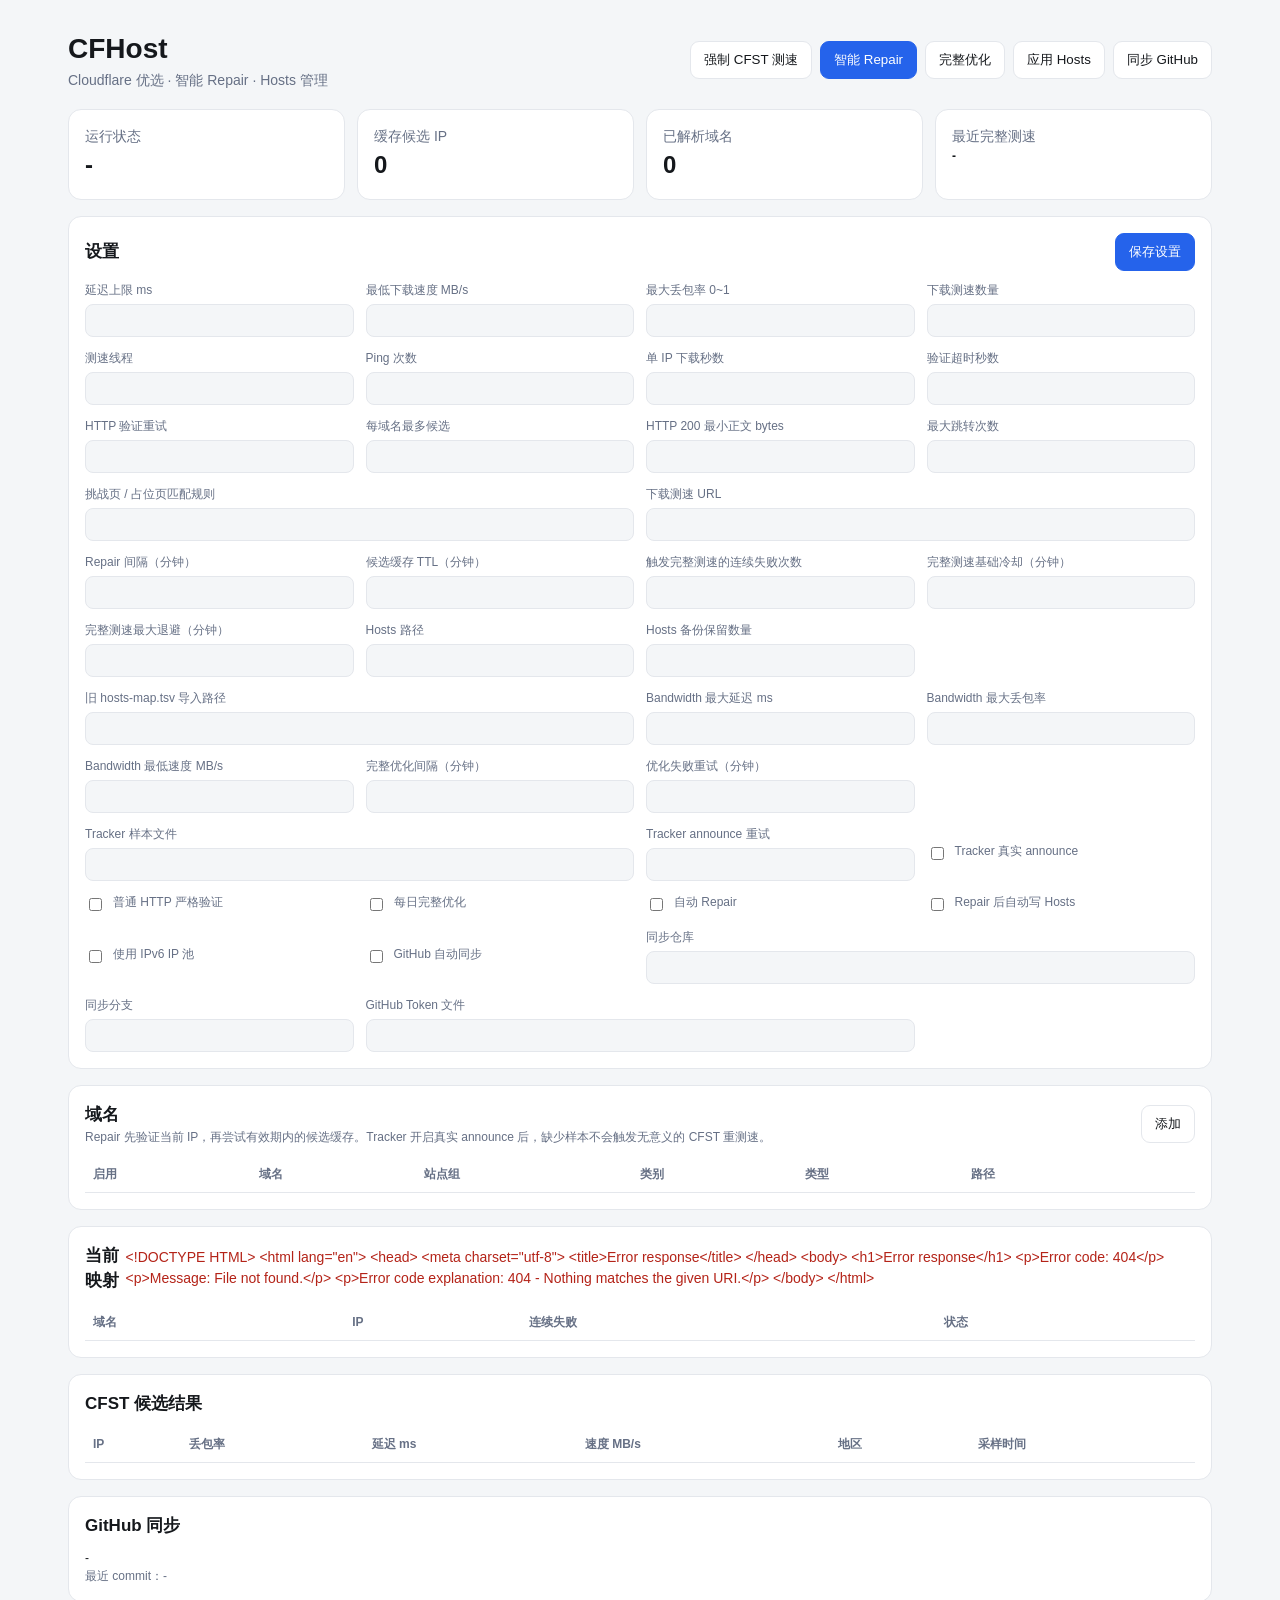
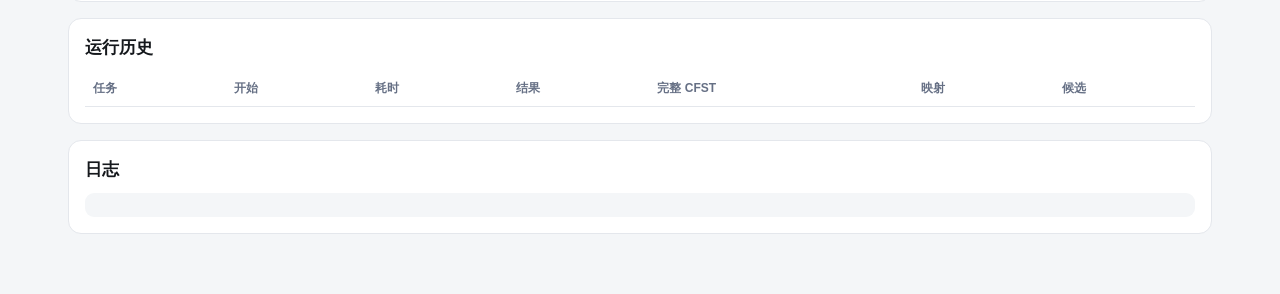
==== commit 320c596b: "ui: expose strict HTTP block patterns" ====
--- a/cmd/cfhost/index.html
+++ b/cmd/cfhost/index.html
@@ -45,6 +45,7 @@
       <div class="field"><label>每域名最多候选</label><input id="candidateLimit" type="number"></div>
       <div class="field"><label>HTTP 200 最小正文 bytes</label><input id="minBodyBytes" type="number"></div>
       <div class="field"><label>最大跳转次数</label><input id="maxRedirects" type="number"></div>
+      <div class="field wide"><label>挑战页 / 占位页匹配规则</label><input id="blockPatterns"></div>
       <div class="field wide"><label>下载测速 URL</label><input id="downloadUrl"></div>
       <div class="field"><label>Repair 间隔（分钟）</label><input id="repairInterval" type="number"></div>
       <div class="field"><label>候选缓存 TTL（分钟）</label><input id="candidateTTL" type="number"></div>
@@ -125,7 +126,7 @@
   $('maxDelay').value=config.cfst.maxDelayMs;$('minSpeed').value=config.cfst.minSpeedMB;$('maxLoss').value=config.cfst.maxLossRate;
   $('downloadCount').value=config.cfst.downloadCount;$('threads').value=config.cfst.threads;$('pingTimes').value=config.cfst.pingTimes;
   $('downloadSeconds').value=config.cfst.downloadSeconds;$('verifyTimeout').value=config.verifyTimeoutSeconds;$('downloadUrl').value=config.cfst.downloadUrl;
-  $('httpRetries').value=config.verify.httpRetries;$('candidateLimit').value=config.verify.candidateLimit;$('minBodyBytes').value=config.verify.minBodyBytes;$('maxRedirects').value=config.verify.maxRedirects;$('strictHttp').checked=config.verify.strictHttp;
+  $('httpRetries').value=config.verify.httpRetries;$('candidateLimit').value=config.verify.candidateLimit;$('minBodyBytes').value=config.verify.minBodyBytes;$('maxRedirects').value=config.verify.maxRedirects;$('blockPatterns').value=config.verify.blockPatterns;$('strictHttp').checked=config.verify.strictHttp;
   $('repairInterval').value=config.repairIntervalMinutes;$('candidateTTL').value=config.repair.candidateTTLMinutes;
   $('failureThreshold').value=config.repair.failureThreshold;$('refreshCooldown').value=config.repair.refreshCooldownMinutes;
   $('refreshMaxBackoff').value=config.repair.refreshMaxBackoffMinutes;$('hostsPath').value=config.hostsPath;
@@ -169,7 +170,7 @@
     config.cfst.maxDelayMs=Number($('maxDelay').value);config.cfst.minSpeedMB=Number($('minSpeed').value);config.cfst.maxLossRate=Number($('maxLoss').value);
     config.cfst.downloadCount=Number($('downloadCount').value);config.cfst.threads=Number($('threads').value);config.cfst.pingTimes=Number($('pingTimes').value);
     config.cfst.downloadSeconds=Number($('downloadSeconds').value);config.verifyTimeoutSeconds=Number($('verifyTimeout').value);config.cfst.downloadUrl=$('downloadUrl').value;
-    config.verify.httpRetries=Number($('httpRetries').value);config.verify.candidateLimit=Number($('candidateLimit').value);config.verify.minBodyBytes=Number($('minBodyBytes').value);config.verify.maxRedirects=Number($('maxRedirects').value);config.verify.strictHttp=$('strictHttp').checked;
+    config.verify.httpRetries=Number($('httpRetries').value);config.verify.candidateLimit=Number($('candidateLimit').value);config.verify.minBodyBytes=Number($('minBodyBytes').value);config.verify.maxRedirects=Number($('maxRedirects').value);config.verify.blockPatterns=$('blockPatterns').value;config.verify.strictHttp=$('strictHttp').checked;
     config.repairIntervalMinutes=Number($('repairInterval').value);config.repair.candidateTTLMinutes=Number($('candidateTTL').value);
     config.repair.failureThreshold=Number($('failureThreshold').value);config.repair.refreshCooldownMinutes=Number($('refreshCooldown').value);
     config.repair.refreshMaxBackoffMinutes=Number($('refreshMaxBackoff').value);config.hostsPath=$('hostsPath').value;
